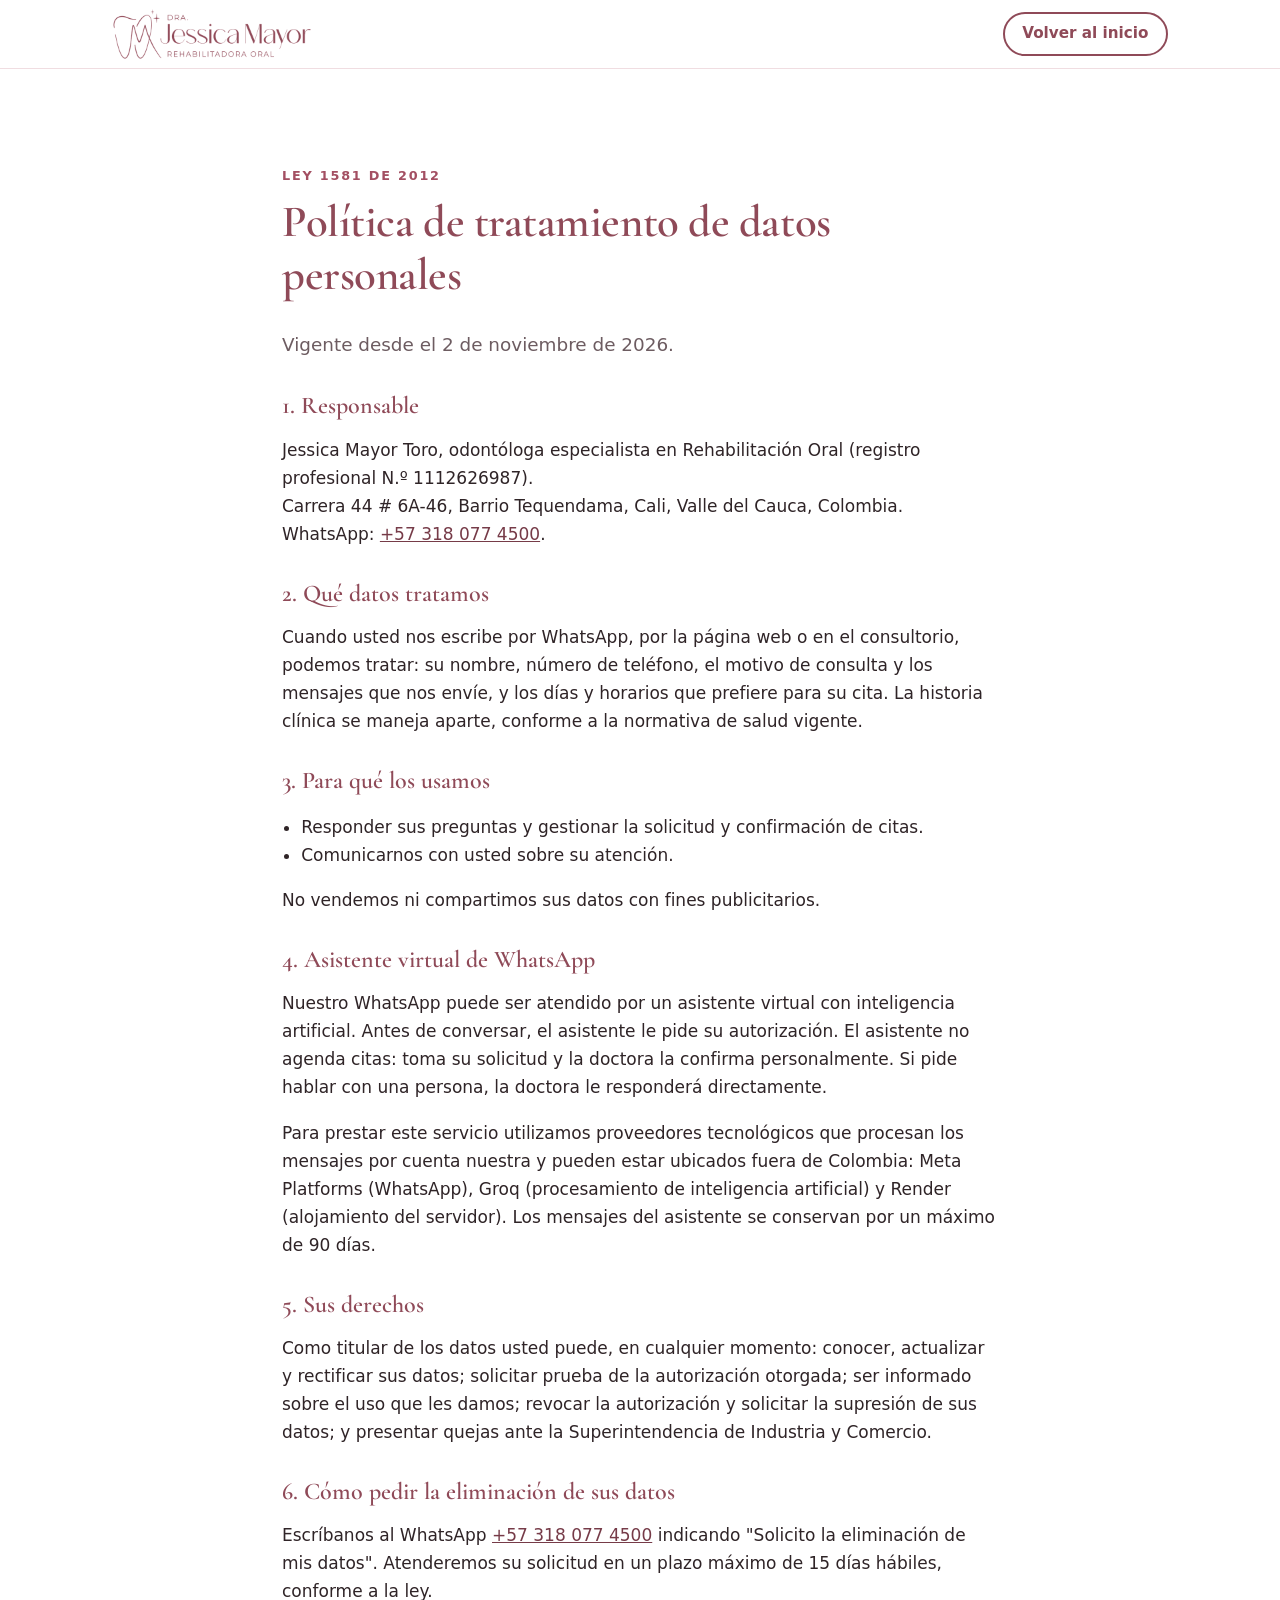
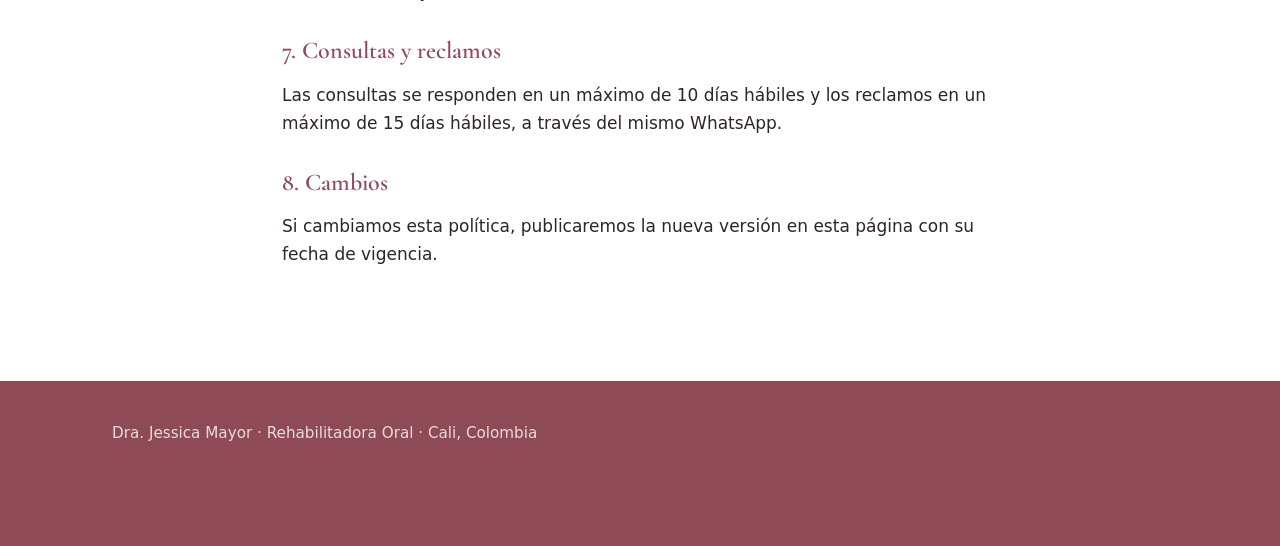
==== privacidad.html @ 9632654d "Add data privacy policy page (Ley 1581) and footer link Co-Authored-By: Claude Opus 5.5 <noreply@ant" ====
<!doctype html>
<html lang="es">
<head>
  <meta charset="utf-8">
  <meta name="viewport" content="width=device-width, initial-scale=1">
  <title>Política de privacidad · Dra. Jessica Mayor</title>
  <meta name="description" content="Política de tratamiento de datos personales del consultorio de la Dra. Jessica Mayor, Rehabilitadora Oral.">
  <meta name="theme-color" content="#8f4a58">
  <link rel="preconnect" href="https://fonts.googleapis.com">
  <link rel="preconnect" href="https://fonts.gstatic.com" crossorigin>
  <link rel="stylesheet" href="https://fonts.googleapis.com/css2?family=Cormorant+Garamond:wght@500;600&amp;display=swap">
  <link rel="stylesheet" href="styles.css">
</head>
<body>
  <header class="header">
    <div class="container header__inner">
      <a href="./" class="brand" aria-label="Volver al inicio">
        <img src="img/logo-color.png" alt="Dra. Jessica Mayor, Rehabilitadora Oral" width="600" height="154" class="brand__logo">
      </a>
      <a href="./" class="btn btn--small btn--ghost">Volver al inicio</a>
    </div>
  </header>

  <main class="section">
    <article class="container container--narrow legal">
      <p class="eyebrow">Ley 1581 de 2012</p>
      <h1>Política de tratamiento de datos personales</h1>
      <p class="lead">Vigente desde el 2 de noviembre de 2026.</p>

      <h2>1. Responsable</h2>
      <p>Jessica Mayor Toro, odontóloga especialista en Rehabilitación Oral (registro profesional N.º 1112626987).<br>
        Carrera 44 # 6A-46, Barrio Tequendama, Cali, Valle del Cauca, Colombia.<br>
        WhatsApp: <a href="https://wa.me/573180774500">+57 318 077 4500</a>.</p>

      <h2>2. Qué datos tratamos</h2>
      <p>Cuando usted nos escribe por WhatsApp, por la página web o en el consultorio, podemos tratar: su nombre, número de teléfono, el motivo de consulta y los mensajes que nos envíe, y los días y horarios que prefiere para su cita. La historia clínica se maneja aparte, conforme a la normativa de salud vigente.</p>

      <h2>3. Para qué los usamos</h2>
      <ul>
        <li>Responder sus preguntas y gestionar la solicitud y confirmación de citas.</li>
        <li>Comunicarnos con usted sobre su atención.</li>
      </ul>
      <p>No vendemos ni compartimos sus datos con fines publicitarios.</p>

      <h2>4. Asistente virtual de WhatsApp</h2>
      <p>Nuestro WhatsApp puede ser atendido por un asistente virtual con inteligencia artificial. Antes de conversar, el asistente le pide su autorización. El asistente no agenda citas: toma su solicitud y la doctora la confirma personalmente. Si pide hablar con una persona, la doctora le responderá directamente.</p>
      <p>Para prestar este servicio utilizamos proveedores tecnológicos que procesan los mensajes por cuenta nuestra y pueden estar ubicados fuera de Colombia: Meta Platforms (WhatsApp), Groq (procesamiento de inteligencia artificial) y Render (alojamiento del servidor). Los mensajes del asistente se conservan por un máximo de 90 días.</p>

      <h2>5. Sus derechos</h2>
      <p>Como titular de los datos usted puede, en cualquier momento: conocer, actualizar y rectificar sus datos; solicitar prueba de la autorización otorgada; ser informado sobre el uso que les damos; revocar la autorización y solicitar la supresión de sus datos; y presentar quejas ante la Superintendencia de Industria y Comercio.</p>

      <h2 id="eliminacion">6. Cómo pedir la eliminación de sus datos</h2>
      <p>Escríbanos al WhatsApp <a href="https://wa.me/573180774500?text=Solicito%20la%20eliminaci%C3%B3n%20de%20mis%20datos">+57 318 077 4500</a> indicando "Solicito la eliminación de mis datos". Atenderemos su solicitud en un plazo máximo de 15 días hábiles, conforme a la ley.</p>

      <h2>7. Consultas y reclamos</h2>
      <p>Las consultas se responden en un máximo de 10 días hábiles y los reclamos en un máximo de 15 días hábiles, a través del mismo WhatsApp.</p>

      <h2>8. Cambios</h2>
      <p>Si cambiamos esta política, publicaremos la nueva versión en esta página con su fecha de vigencia.</p>
    </article>
  </main>

  <footer class="footer">
    <div class="container footer__inner">
      <p>Dra. Jessica Mayor · Rehabilitadora Oral · Cali, Colombia</p>
    </div>
  </footer>
</body>
</html>
---- styles.css ----
/* =========================================================
   Dra. Jessica Mayor · Rehabilitación Oral
   Hoja de estilos única, sin frameworks. Mobile-first.
   ========================================================= */

:root {
  /* Colores tomados de la tarjeta de presentación */
  --ink: #2f2427;          /* texto principal */
  --muted: #6d5c61;        /* texto secundario */
  --primary: #8f4a58;      /* malva (versión oscura del rosa de marca) */
  --primary-600: #763b48;
  --accent: #e5a0ad;       /* rosa de marca, para detalles */
  --accent-ink: #a34f62;   /* rosa legible sobre blanco */
  --bg: #ffffff;
  --bg-alt: #fcf3f4;       /* rosa muy claro */
  --line: #f0dde1;
  --wa: #25d366;

  --radius: 14px;
  --shadow: 0 10px 30px -12px rgba(143, 74, 88, .28);
  --max: 1120px;
  --font-sans: "Segoe UI", system-ui, -apple-system, Roboto, "Helvetica Neue", Arial, sans-serif;
  --font-serif: "Cormorant Garamond", Georgia, "Times New Roman", serif;
}

*, *::before, *::after { box-sizing: border-box; }

html { scroll-behavior: smooth; scroll-padding-top: 76px; }
@media (prefers-reduced-motion: reduce) { html { scroll-behavior: auto; } }

body {
  margin: 0;
  font-family: var(--font-sans);
  font-size: 1.0625rem;
  line-height: 1.65;
  color: var(--ink);
  background: var(--bg);
  -webkit-font-smoothing: antialiased;
}

img { max-width: 100%; display: block; }
a { color: var(--primary-600); }
a:focus-visible, summary:focus-visible, .nav-toggle__label:focus-visible {
  outline: 3px solid var(--accent-ink);
  outline-offset: 3px;
}

h1, h2, h3 {
  font-family: var(--font-serif);
  font-weight: 600;
  line-height: 1.2;
  color: var(--primary);
  margin: 0 0 .6em;
}
h1 { font-size: clamp(2.3rem, 7vw, 3.6rem); letter-spacing: -.01em; }
h2 { font-size: clamp(1.9rem, 5vw, 2.6rem); }
h3 { font-size: 1.4rem; }
p  { margin: 0 0 1em; }

.container { width: 100%; max-width: var(--max); margin: 0 auto; padding: 0 20px; }
.container--narrow { max-width: 780px; }

.eyebrow {
  font-size: .8rem;
  font-weight: 600;
  letter-spacing: .14em;
  text-transform: uppercase;
  color: var(--accent-ink);
  margin-bottom: .6rem;
}
.lead { font-size: 1.15rem; color: var(--muted); }

/* ---------- Botones ---------- */
.btn {
  display: inline-flex;
  align-items: center;
  justify-content: center;
  min-height: 48px;
  padding: .75rem 1.5rem;
  border-radius: 999px;
  border: 2px solid var(--primary);
  background: var(--primary);
  color: #fff;
  font-weight: 600;
  text-decoration: none;
  transition: background .2s, color .2s, transform .2s;
}
.btn:hover { background: var(--primary-600); border-color: var(--primary-600); }
.btn:active { transform: translateY(1px); }
.btn--ghost { background: transparent; color: var(--primary); }
.btn--ghost:hover { background: var(--primary); color: #fff; }
.btn--small { min-height: 40px; padding: .45rem 1.1rem; font-size: .95rem; }

/* ---------- Encabezado ---------- */
.header {
  position: sticky;
  top: 0;
  z-index: 50;
  background: rgba(255, 255, 255, .95);
  backdrop-filter: saturate(150%) blur(8px);
  border-bottom: 1px solid var(--line);
}
.header__inner {
  display: flex;
  align-items: center;
  justify-content: space-between;
  min-height: 68px;
}
.brand { display: flex; align-items: center; gap: .7rem; text-decoration: none; color: var(--ink); }
.brand__logo { width: 170px; height: auto; }

/* Menú móvil (sin JavaScript) */
.nav-toggle { position: absolute; opacity: 0; pointer-events: none; }
.nav-toggle__label {
  display: grid; place-items: center;
  width: 44px; height: 44px;
  cursor: pointer;
}
.nav-toggle__label span,
.nav-toggle__label span::before,
.nav-toggle__label span::after {
  display: block;
  width: 22px; height: 2px;
  background: var(--primary);
  border-radius: 2px;
  position: relative;
  transition: transform .25s, background .25s;
}
.nav-toggle__label span::before,
.nav-toggle__label span::after { content: ""; position: absolute; left: 0; }
.nav-toggle__label span::before { top: -7px; }
.nav-toggle__label span::after  { top:  7px; }
.nav-toggle:checked + .nav-toggle__label span { background: transparent; }
.nav-toggle:checked + .nav-toggle__label span::before { transform: translateY(7px) rotate(45deg); }
.nav-toggle:checked + .nav-toggle__label span::after  { transform: translateY(-7px) rotate(-45deg); }

.nav {
  position: absolute;
  top: 100%; left: 0; right: 0;
  display: none;
  flex-direction: column;
  gap: .25rem;
  padding: .75rem 20px 1.25rem;
  background: #fff;
  border-bottom: 1px solid var(--line);
  box-shadow: var(--shadow);
}
.nav a:not(.btn) {
  padding: .7rem 0;
  color: var(--ink);
  text-decoration: none;
  border-bottom: 1px solid var(--line);
}
.nav .btn { margin-top: .75rem; }
.nav-toggle:checked ~ .nav { display: flex; }

/* ---------- Portada ---------- */
.hero {
  background: linear-gradient(180deg, var(--bg-alt) 0%, #fff 100%);
  padding: 48px 0 64px;
}
.hero__inner { display: grid; gap: 40px; align-items: center; }
.hero__actions { display: flex; flex-wrap: wrap; gap: .75rem; margin: 1.5rem 0; }
.hero__points {
  list-style: none; padding: 0; margin: 0;
  display: grid; gap: .4rem;
  color: var(--muted); font-size: .97rem;
}
.hero__points li { padding-left: 1.6rem; position: relative; }
.hero__points li::before {
  content: "";
  position: absolute; left: 0; top: .5em;
  width: 14px; height: 8px;
  border-left: 2px solid var(--accent);
  border-bottom: 2px solid var(--accent);
  transform: rotate(-45deg);
}

/* ---------- Marcadores de posición para fotos ---------- */
.placeholder {
  display: grid; place-items: center;
  aspect-ratio: 4 / 3;
  border-radius: var(--radius);
  background:
    repeating-linear-gradient(135deg, transparent 0 14px, rgba(143,74,88,.05) 14px 28px),
    #f6e6e9;
  border: 1px dashed #e0bcc4;
  color: var(--muted);
  font-size: .9rem;
  text-align: center;
  padding: 1rem;
}
.placeholder--tall     { aspect-ratio: 4 / 3; }
.placeholder--portrait { aspect-ratio: 4 / 5; }
.placeholder--map      { aspect-ratio: auto; height: 100%; min-height: 300px; }
.hero__media .placeholder,
.about__media .placeholder { box-shadow: var(--shadow); }

/* ---------- Paneles de marca (mientras no haya fotos) ---------- */
.brand-panel {
  display: flex; flex-direction: column; align-items: center; justify-content: center;
  gap: 1.25rem;
  aspect-ratio: 4 / 3;
  padding: 2rem;
  border-radius: var(--radius);
  background: radial-gradient(120% 90% at 85% 10%, #f2bcc6 0%, #e5a0ad 45%, #d98c9b 100%);
  box-shadow: var(--shadow);
  text-align: center;
}
.brand-panel img { width: min(80%, 360px); height: auto; }
.brand-panel p {
  margin: 0; color: #fff;
  font-size: .72rem; letter-spacing: .14em; text-transform: uppercase;
}
@media (min-width: 640px) { .brand-panel p { font-size: .82rem; letter-spacing: .22em; } }
.quote-panel {
  margin: 0;
  aspect-ratio: 4 / 5;
  display: flex; flex-direction: column; justify-content: center;
  padding: 2.5rem 2rem;
  border-radius: var(--radius);
  background: var(--primary);
  color: #fff;
  box-shadow: var(--shadow);
  position: relative;
  overflow: hidden;
}
.quote-panel::before {
  content: "“";
  position: absolute; top: -.15em; left: .2em;
  font-family: var(--font-serif); font-size: 9rem; line-height: 1;
  color: rgba(255,255,255,.12);
}
.quote-panel p { font-family: var(--font-serif); font-size: clamp(1.4rem, 4.5vw, 1.8rem); line-height: 1.35; margin: 0 0 1.25rem; position: relative; }
.quote-panel footer { color: #f2c6ce; font-size: .95rem; letter-spacing: .04em; }
.hero__photo, .about__photo { width: 100%; height: auto; border-radius: var(--radius); box-shadow: var(--shadow); object-fit: cover; }
.hero__photo { aspect-ratio: 4 / 5; max-width: 460px; margin: 0 auto; object-position: center top; }
.about__photo { aspect-ratio: auto; }

/* ---------- Secciones ---------- */
.section { padding: 72px 0; }
.section--alt { background: var(--bg-alt); }
.section__head { max-width: 680px; margin-bottom: 40px; }
.section__head p:last-child { color: var(--muted); }

.grid { display: grid; gap: 20px; }
.grid > *, .hero__inner > *, .about > *, .location > * { min-width: 0; }

.card {
  background: #fff;
  border: 1px solid var(--line);
  border-radius: var(--radius);
  padding: 28px 24px;
  transition: box-shadow .25s, transform .25s;
}
.card::before {
  content: "";
  display: block;
  width: 36px; height: 3px;
  background: var(--accent);
  margin-bottom: 1.1rem;
  border-radius: 2px;
}
.card:hover { box-shadow: var(--shadow); transform: translateY(-2px); }
.card p { color: var(--muted); margin: 0; }

/* ---------- Casos ---------- */
.case {
  margin: 0;
  background: #fff;
  border: 1px solid var(--line);
  border-radius: var(--radius);
  padding: 12px;
}
.case__pair { display: grid; grid-template-columns: 1fr 1fr; gap: 8px; }
.case__pair .placeholder,
.case__pair img { aspect-ratio: 1 / 1; border-radius: 10px; object-fit: cover; width: 100%; }
.case figcaption { padding: 14px 6px 6px; display: flex; flex-direction: column; }
.case figcaption strong { color: var(--primary); }
.case figcaption span { color: var(--muted); font-size: .92rem; }

.cases { max-width: 820px; }
.case > img { width: 100%; height: auto; border-radius: 10px; }

.note {
  display: flex; gap: .75rem; align-items: flex-start;
  margin: 32px 0 0;
  padding: 16px 18px;
  background: #fff;
  border-left: 3px solid var(--accent);
  border-radius: 8px;
  color: var(--muted);
  font-size: .95rem;
}
.note svg { flex: none; width: 22px; height: 22px; fill: var(--accent-ink); margin-top: 2px; }

/* ---------- Sobre la doctora ---------- */
.about { display: grid; gap: 40px; align-items: center; }
.about__media { max-width: 420px; }
.credentials { list-style: none; padding: 0; margin: 1.5rem 0 0; }
.credentials li {
  padding: .75rem 0;
  border-top: 1px solid var(--line);
  color: var(--muted);
}
.credentials li:last-child { border-bottom: 1px solid var(--line); }
.credentials strong { color: var(--ink); }

/* ---------- Preguntas frecuentes ---------- */
.faq { display: grid; gap: 12px; }
.faq details {
  background: #fff;
  border: 1px solid var(--line);
  border-radius: var(--radius);
  padding: 0 20px;
}
.faq summary {
  list-style: none;
  cursor: pointer;
  padding: 18px 32px 18px 0;
  font-weight: 600;
  color: var(--primary);
  position: relative;
}
.faq summary::-webkit-details-marker { display: none; }
.faq summary::after {
  content: "+";
  position: absolute; right: 0; top: 50%;
  transform: translateY(-50%);
  font-size: 1.5rem; font-weight: 400;
  color: var(--accent-ink);
  transition: transform .2s;
}
.faq details[open] summary::after { transform: translateY(-50%) rotate(45deg); }
.faq details p { color: var(--muted); padding-bottom: 18px; margin: 0; }

/* ---------- Ubicación ---------- */
.location { display: grid; gap: 40px; }
address { font-style: normal; margin-bottom: 1.5rem; }
.hours {
  width: 100%;
  border-collapse: collapse;
  margin-bottom: 1.5rem;
  font-size: .98rem;
}
.hours caption {
  text-align: left;
  font-weight: 600;
  color: var(--primary);
  padding-bottom: .5rem;
}
.hours th, .hours td { padding: .65rem 0; border-bottom: 1px solid var(--line); }
.hours th { text-align: left; font-weight: 500; }
.hours td { text-align: right; color: var(--muted); }
.contact { list-style: none; padding: 0; margin: 0 0 1.5rem; }
.contact li { padding: .2rem 0; }
.location__map iframe { display: block; width: 100%; height: 100%; min-height: 340px; border: 1px solid var(--line); border-radius: var(--radius); background: var(--bg-alt); }

/* ---------- Pie ---------- */
.footer {
  background: var(--primary);
  color: rgba(255, 255, 255, .8);
  padding: 36px 0 96px; /* espacio extra para el botón flotante */
  font-size: .95rem;
}
.footer__inner p { margin: .25rem 0; }
.footer strong { color: #fff; }
.footer__logo { width: 230px; height: auto; margin-bottom: 1.25rem; }
.social { list-style: none; padding: 0; margin: 0 0 1.25rem; display: flex; flex-wrap: wrap; gap: .5rem 1.5rem; }
.social a { display: inline-flex; align-items: center; gap: .5rem; color: #fff; text-decoration: none; min-height: 40px; }
.social a:hover span { text-decoration: underline; }
.social svg { width: 22px; height: 22px; fill: currentColor; flex: none; }

/* ---------- Botón flotante de WhatsApp ---------- */
.whatsapp {
  position: fixed;
  right: 18px; bottom: 18px;
  z-index: 60;
  display: flex; align-items: center; gap: .5rem;
  height: 58px; min-width: 58px;
  padding: 0 15px;
  border-radius: 999px;
  background: var(--wa);
  color: #fff;
  text-decoration: none;
  font-weight: 600;
  box-shadow: 0 8px 24px -6px rgba(0, 0, 0, .35);
  transition: transform .2s, box-shadow .2s;
}
.whatsapp:hover { transform: translateY(-2px); box-shadow: 0 12px 28px -6px rgba(0, 0, 0, .4); }
.whatsapp:focus-visible { outline: 3px solid var(--primary); outline-offset: 3px; }
.whatsapp svg { width: 28px; height: 28px; fill: currentColor; flex: none; }
.whatsapp__label { display: none; }

/* =========================================================
   Pantallas medianas y grandes
   ========================================================= */
@media (min-width: 640px) {
  .grid--3, .grid--2 { grid-template-columns: repeat(2, 1fr); }
  .whatsapp__label { display: inline; }
  .whatsapp { padding: 0 20px 0 16px; }
}

@media (min-width: 900px) {
  .container { padding: 0 32px; }
  .section { padding: 96px 0; }

  .nav-toggle__label { display: none; }
  .brand__logo { width: 200px; }
  .nav {
    position: static;
    display: flex;
    flex-direction: row;
    align-items: center;
    gap: 1.6rem;
    padding: 0;
    background: none;
    border: 0;
    box-shadow: none;
  }
  .nav a:not(.btn) {
    padding: .3rem 0;
    border: 0;
    font-size: .97rem;
    position: relative;
  }
  .nav a:not(.btn)::after {
    content: "";
    position: absolute; left: 0; right: 0; bottom: -2px;
    height: 2px; background: var(--accent);
    transform: scaleX(0); transition: transform .2s;
  }
  .nav a:not(.btn):hover::after { transform: scaleX(1); }
  .nav .btn { margin-top: 0; }

  .hero { padding: 80px 0 96px; }
  .hero__inner { grid-template-columns: 1.1fr .9fr; gap: 64px; }

  .grid--3 { grid-template-columns: repeat(3, 1fr); }

  .about { grid-template-columns: .8fr 1.2fr; gap: 72px; }
  .location { grid-template-columns: 1fr 1.2fr; gap: 64px; align-items: stretch; }
}

/* ---------- Política de privacidad ---------- */
.legal h1 { font-size: clamp(2rem, 6vw, 2.8rem); }
.legal h2 { font-size: 1.5rem; margin-top: 2rem; }
.legal ul { padding-left: 1.2rem; }
.footer a { color: #fff; }
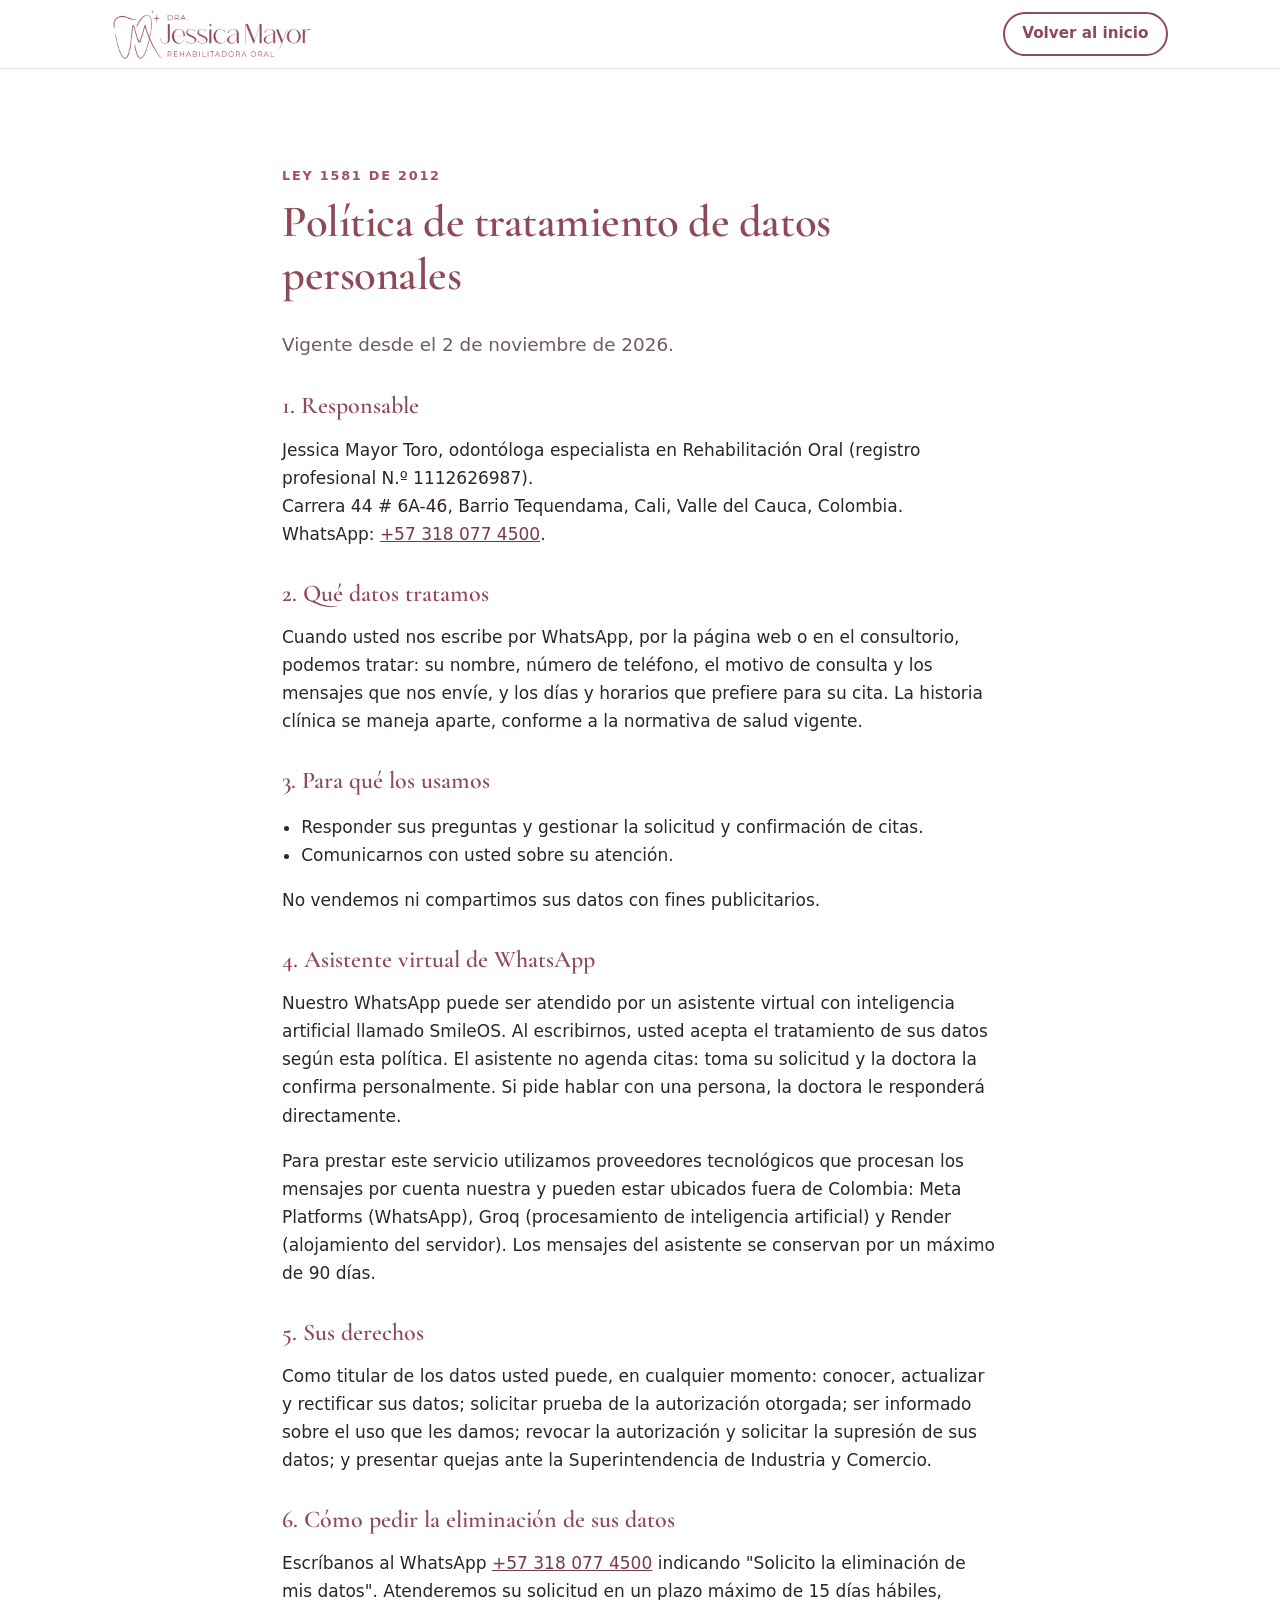
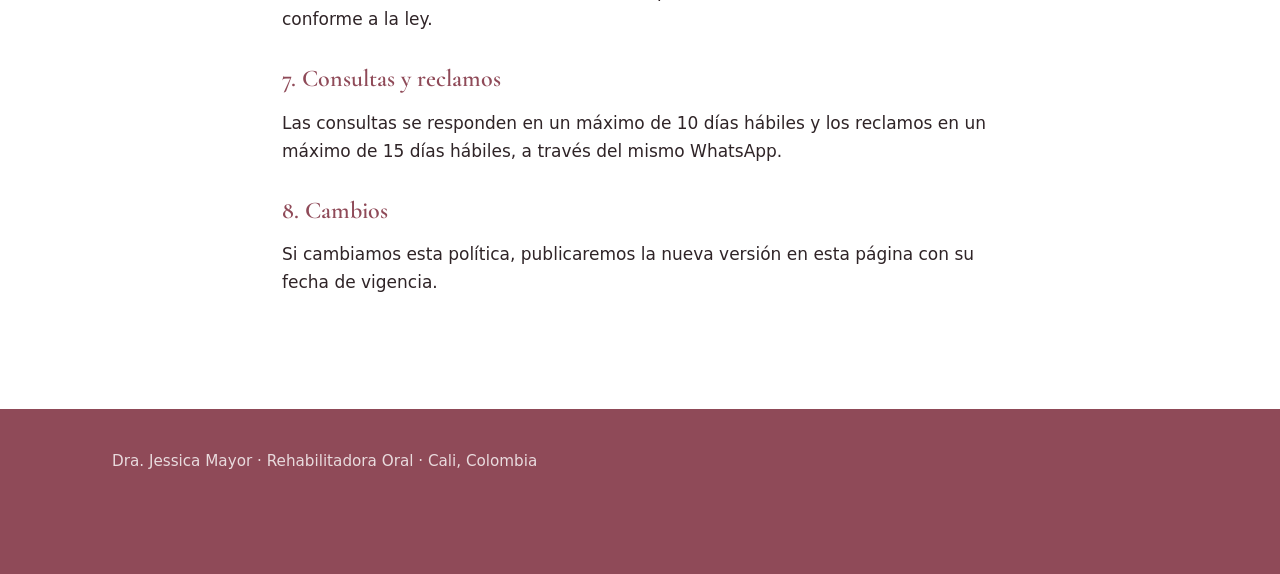
==== commit c616f6a0: "Update privacy policy: assistant no longer asks for consent in chat Co-Authored-By: Claude Opus 5.5 " ====
--- a/privacidad.html
+++ b/privacidad.html
@@ -43,7 +43,7 @@
       <p>No vendemos ni compartimos sus datos con fines publicitarios.</p>
 
       <h2>4. Asistente virtual de WhatsApp</h2>
-      <p>Nuestro WhatsApp puede ser atendido por un asistente virtual con inteligencia artificial. Antes de conversar, el asistente le pide su autorización. El asistente no agenda citas: toma su solicitud y la doctora la confirma personalmente. Si pide hablar con una persona, la doctora le responderá directamente.</p>
+      <p>Nuestro WhatsApp puede ser atendido por un asistente virtual con inteligencia artificial llamado SmileOS. Al escribirnos, usted acepta el tratamiento de sus datos según esta política. El asistente no agenda citas: toma su solicitud y la doctora la confirma personalmente. Si pide hablar con una persona, la doctora le responderá directamente.</p>
       <p>Para prestar este servicio utilizamos proveedores tecnológicos que procesan los mensajes por cuenta nuestra y pueden estar ubicados fuera de Colombia: Meta Platforms (WhatsApp), Groq (procesamiento de inteligencia artificial) y Render (alojamiento del servidor). Los mensajes del asistente se conservan por un máximo de 90 días.</p>
 
       <h2>5. Sus derechos</h2>
